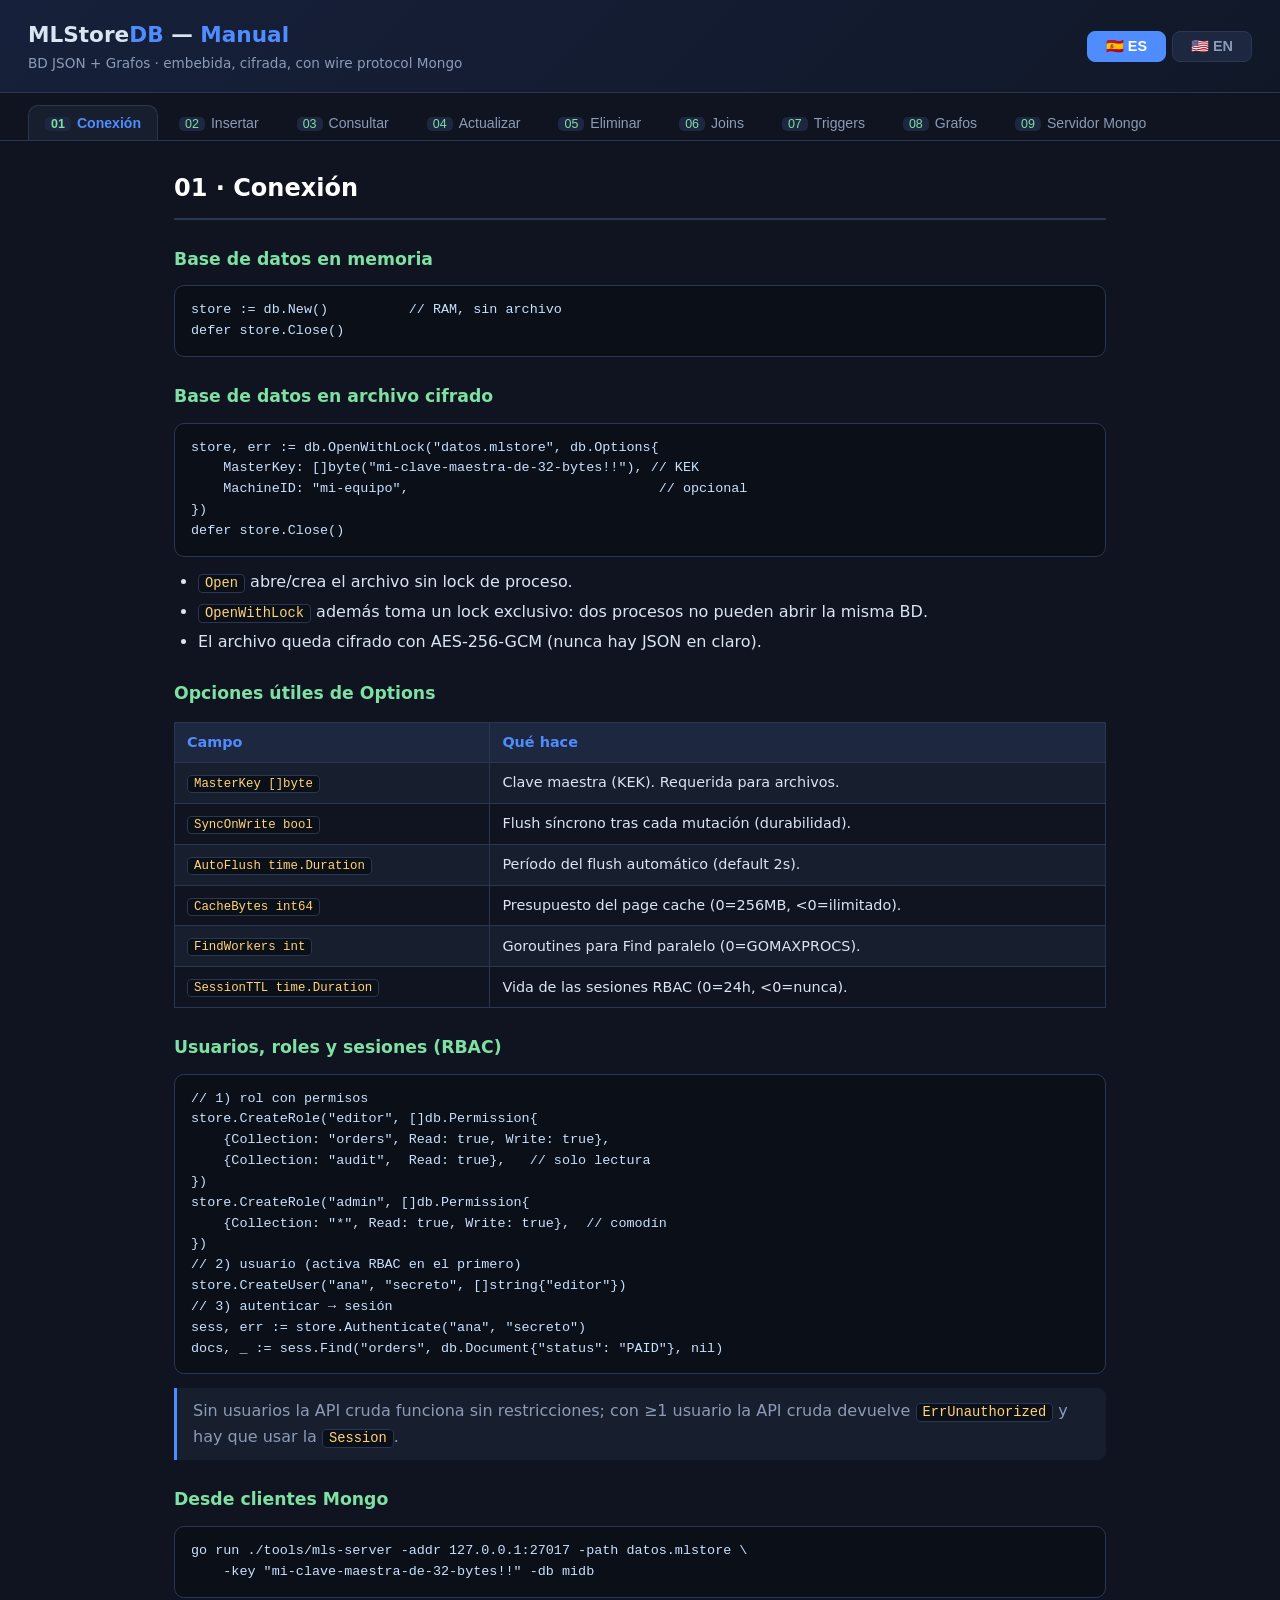
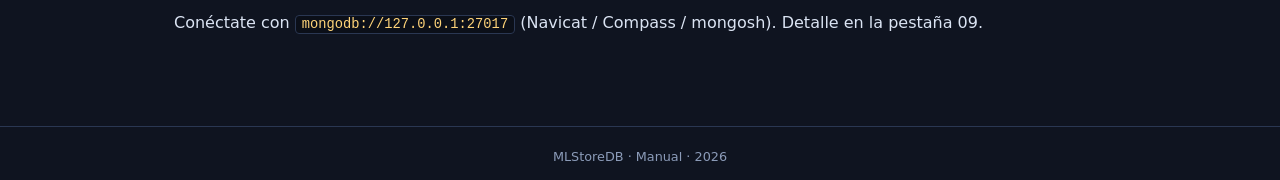
==== doc/manual/manual.html @ db98021c "Add files via upload" ====
<!DOCTYPE html>
<html lang="es">
<head>
<meta charset="UTF-8">
<meta name="viewport" content="width=device-width, initial-scale=1.0">
<title>MLStoreDB — Manual</title>
<style>
:root {
  --bg: #0f1420;
  --panel: #171e2e;
  --panel2: #1d2740;
  --text: #dbe4f3;
  --muted: #8b9bb8;
  --accent: #4f8cff;
  --accent2: #7ee0a3;
  --border: #2a3752;
  --code-bg: #0b0f18;
}
* { box-sizing: border-box; margin: 0; padding: 0; }
body {
  font-family: "Segoe UI", system-ui, -apple-system, sans-serif;
  background: var(--bg);
  color: var(--text);
  line-height: 1.6;
}
header {
  background: linear-gradient(135deg, #16203a, #101828);
  border-bottom: 1px solid var(--border);
  padding: 18px 28px;
  display: flex;
  align-items: center;
  justify-content: space-between;
  flex-wrap: wrap;
  gap: 12px;
}
header h1 { font-size: 1.35rem; font-weight: 600; }
header h1 span { color: var(--accent); }
header .subtitle { color: var(--muted); font-size: 0.85rem; }
.lang-switch { display: flex; gap: 6px; }
.lang-switch button {
  background: var(--panel2);
  color: var(--muted);
  border: 1px solid var(--border);
  border-radius: 8px;
  padding: 6px 18px;
  font-size: 0.9rem;
  font-weight: 600;
  cursor: pointer;
  transition: all 0.15s;
}
.lang-switch button.active {
  background: var(--accent);
  color: #fff;
  border-color: var(--accent);
}
nav.tabs {
  display: flex;
  flex-wrap: wrap;
  gap: 4px;
  padding: 12px 28px 0 28px;
  background: var(--bg);
  position: sticky;
  top: 0;
  z-index: 10;
  border-bottom: 1px solid var(--border);
}
nav.tabs button {
  background: transparent;
  color: var(--muted);
  border: 1px solid transparent;
  border-bottom: none;
  border-radius: 10px 10px 0 0;
  padding: 9px 16px;
  font-size: 0.88rem;
  cursor: pointer;
  transition: all 0.15s;
  white-space: nowrap;
}
nav.tabs button:hover { color: var(--text); background: var(--panel); }
nav.tabs button.active {
  background: var(--panel);
  color: var(--accent);
  border-color: var(--border);
  font-weight: 600;
}
nav.tabs button .num {
  display: inline-block;
  background: var(--panel2);
  border-radius: 5px;
  padding: 0 6px;
  margin-right: 6px;
  font-size: 0.78rem;
  color: var(--accent2);
}
main { max-width: 980px; margin: 0 auto; padding: 28px 24px 80px 24px; }
.content { display: none; animation: fadeIn 0.2s ease; }
.content.visible { display: block; }
@keyframes fadeIn { from { opacity: 0; transform: translateY(6px); } to { opacity: 1; transform: none; } }
h2 {
  font-size: 1.5rem;
  margin-bottom: 18px;
  padding-bottom: 10px;
  border-bottom: 2px solid var(--border);
  color: #fff;
}
h3 {
  font-size: 1.08rem;
  margin: 26px 0 10px 0;
  color: var(--accent2);
}
p { margin: 10px 0; color: var(--text); }
ul, ol { margin: 10px 0 10px 24px; }
li { margin: 4px 0; }
code {
  background: var(--code-bg);
  border: 1px solid var(--border);
  border-radius: 4px;
  padding: 1px 6px;
  font-family: "Cascadia Code", Consolas, monospace;
  font-size: 0.86em;
  color: #ffd479;
}
pre {
  background: var(--code-bg);
  border: 1px solid var(--border);
  border-radius: 10px;
  padding: 14px 16px;
  overflow-x: auto;
  margin: 12px 0;
}
pre code {
  background: none;
  border: none;
  padding: 0;
  color: #c8e1ff;
  font-size: 0.84rem;
  line-height: 1.55;
}
table { border-collapse: collapse; width: 100%; margin: 14px 0; font-size: 0.9rem; }
th, td { border: 1px solid var(--border); padding: 8px 12px; text-align: left; }
th { background: var(--panel2); color: var(--accent); font-weight: 600; }
tr:nth-child(even) td { background: var(--panel); }
blockquote {
  border-left: 3px solid var(--accent);
  background: var(--panel);
  padding: 10px 16px;
  border-radius: 0 8px 8px 0;
  margin: 14px 0;
  color: var(--muted);
}
.note { color: var(--accent2); font-weight: 600; }
footer {
  text-align: center;
  color: var(--muted);
  font-size: 0.8rem;
  padding: 20px;
  border-top: 1px solid var(--border);
}
@media (max-width: 640px) {
  nav.tabs { padding: 8px 10px 0 10px; }
  main { padding: 18px 12px 60px 12px; }
}
</style>
</head>
<body>

<header>
  <div>
    <h1>MLStore<span>DB</span> — <span id="hdr-title">Manual</span></h1>
    <div class="subtitle" id="hdr-sub">BD JSON + Grafos · embebida, cifrada, con wire protocol Mongo</div>
  </div>
  <div class="lang-switch">
    <button id="btn-es" onclick="setLang('es')">🇪🇸 ES</button>
    <button id="btn-en" onclick="setLang('en')">🇺🇸 EN</button>
  </div>
</header>

<nav class="tabs" id="tabs"></nav>

<main>

<!-- ============ ES 01 ============ -->
<section class="content lang-es" data-topic="01">
<h2>01 · Conexión</h2>
<h3>Base de datos en memoria</h3>
<pre><code>store := db.New()          // RAM, sin archivo
defer store.Close()</code></pre>
<h3>Base de datos en archivo cifrado</h3>
<pre><code>store, err := db.OpenWithLock("datos.mlstore", db.Options{
    MasterKey: []byte("mi-clave-maestra-de-32-bytes!!"), // KEK
    MachineID: "mi-equipo",                               // opcional
})
defer store.Close()</code></pre>
<ul>
<li><code>Open</code> abre/crea el archivo sin lock de proceso.</li>
<li><code>OpenWithLock</code> además toma un lock exclusivo: dos procesos no pueden abrir la misma BD.</li>
<li>El archivo queda cifrado con AES-256-GCM (nunca hay JSON en claro).</li>
</ul>
<h3>Opciones útiles de Options</h3>
<table>
<tr><th>Campo</th><th>Qué hace</th></tr>
<tr><td><code>MasterKey []byte</code></td><td>Clave maestra (KEK). Requerida para archivos.</td></tr>
<tr><td><code>SyncOnWrite bool</code></td><td>Flush síncrono tras cada mutación (durabilidad).</td></tr>
<tr><td><code>AutoFlush time.Duration</code></td><td>Período del flush automático (default 2s).</td></tr>
<tr><td><code>CacheBytes int64</code></td><td>Presupuesto del page cache (0=256MB, &lt;0=ilimitado).</td></tr>
<tr><td><code>FindWorkers int</code></td><td>Goroutines para Find paralelo (0=GOMAXPROCS).</td></tr>
<tr><td><code>SessionTTL time.Duration</code></td><td>Vida de las sesiones RBAC (0=24h, &lt;0=nunca).</td></tr>
</table>
<h3>Usuarios, roles y sesiones (RBAC)</h3>
<pre><code>// 1) rol con permisos
store.CreateRole("editor", []db.Permission{
    {Collection: "orders", Read: true, Write: true},
    {Collection: "audit",  Read: true},   // solo lectura
})
store.CreateRole("admin", []db.Permission{
    {Collection: "*", Read: true, Write: true},  // comodín
})
// 2) usuario (activa RBAC en el primero)
store.CreateUser("ana", "secreto", []string{"editor"})
// 3) autenticar → sesión
sess, err := store.Authenticate("ana", "secreto")
docs, _ := sess.Find("orders", db.Document{"status": "PAID"}, nil)</code></pre>
<blockquote>Sin usuarios la API cruda funciona sin restricciones; con ≥1 usuario la API cruda devuelve <code>ErrUnauthorized</code> y hay que usar la <code>Session</code>.</blockquote>
<h3>Desde clientes Mongo</h3>
<pre><code>go run ./tools/mls-server -addr 127.0.0.1:27017 -path datos.mlstore \
    -key "mi-clave-maestra-de-32-bytes!!" -db midb</code></pre>
<p>Conéctate con <code>mongodb://127.0.0.1:27017</code> (Navicat / Compass / mongosh). Detalle en la pestaña 09.</p>
</section>

<!-- ============ EN 01 ============ -->
<section class="content lang-en" data-topic="01">
<h2>01 · Connection</h2>
<h3>In-memory database</h3>
<pre><code>store := db.New()          // RAM, no file
defer store.Close()</code></pre>
<h3>Encrypted file database</h3>
<pre><code>store, err := db.OpenWithLock("data.mlstore", db.Options{
    MasterKey: []byte("my-32-bytes-long-master-key!!"), // KEK
    MachineID: "my-machine",                            // optional
})
defer store.Close()</code></pre>
<ul>
<li><code>Open</code> opens/creates the file without a process lock.</li>
<li><code>OpenWithLock</code> also takes an exclusive lock: two processes cannot open the same DB.</li>
<li>The file is AES-256-GCM encrypted (no plaintext JSON ever hits disk).</li>
</ul>
<h3>Useful Options fields</h3>
<table>
<tr><th>Field</th><th>What it does</th></tr>
<tr><td><code>MasterKey []byte</code></td><td>Master key (KEK). Required for files.</td></tr>
<tr><td><code>SyncOnWrite bool</code></td><td>Synchronous flush after every mutation (durability).</td></tr>
<tr><td><code>AutoFlush time.Duration</code></td><td>Auto-flush ticker period (default 2s).</td></tr>
<tr><td><code>CacheBytes int64</code></td><td>Page cache budget (0=256MB, &lt;0=unlimited).</td></tr>
<tr><td><code>FindWorkers int</code></td><td>Goroutines for parallel Find (0=GOMAXPROCS).</td></tr>
<tr><td><code>SessionTTL time.Duration</code></td><td>RBAC session lifetime (0=24h, &lt;0=never).</td></tr>
</table>
<h3>Users, roles and sessions (RBAC)</h3>
<pre><code>// 1) role with permissions
store.CreateRole("editor", []db.Permission{
    {Collection: "orders", Read: true, Write: true},
    {Collection: "audit",  Read: true},   // read-only
})
store.CreateRole("admin", []db.Permission{
    {Collection: "*", Read: true, Write: true},  // wildcard
})
// 2) user (RBAC activates with the first one)
store.CreateUser("ana", "secret", []string{"editor"})
// 3) authenticate → session
sess, err := store.Authenticate("ana", "secret")
docs, _ := sess.Find("orders", db.Document{"status": "PAID"}, nil)</code></pre>
<blockquote>With no users the raw API works unrestricted; with ≥1 user the raw API returns <code>ErrUnauthorized</code> and you must use the <code>Session</code>.</blockquote>
<h3>From Mongo clients</h3>
<pre><code>go run ./tools/mls-server -addr 127.0.0.1:27017 -path data.mlstore \
    -key "my-32-bytes-long-master-key!!" -db mydb</code></pre>
<p>Connect with <code>mongodb://127.0.0.1:27017</code> (Navicat / Compass / mongosh). Details in tab 09.</p>
</section>

<!-- ============ ES 02 ============ -->
<section class="content lang-es" data-topic="02">
<h2>02 · Insertar</h2>
<h3>Insert básico</h3>
<pre><code>err := store.Insert("clientes", db.Document{
    "_id":   "c1",
    "nombre": "Ana",
    "ciudad": "Lima",
})</code></pre>
<ul>
<li>La colección se crea sola la primera vez que insertas.</li>
<li><code>_id</code> <span class="note">debe ser string</span>. Si lo omites, se genera un ULID automático.</li>
</ul>
<h3>Documentos anidados y arrays</h3>
<pre><code>store.Insert("orders", db.Document{
    "_id": "o100", "total": 250.0, "buyer_id": "c1",
    "items": []any{
        db.Document{"sku": "A1", "qty": 2, "precio": 100.0},
        db.Document{"sku": "B2", "qty": 1, "precio": 50.0},
    },
    "shipping": db.Document{
        "mode": "air",
        "addr": db.Document{"city": "Lima", "zip": "15001"},
    },
})</code></pre>
<h3>Upsert (crear o reemplazar por _id)</h3>
<pre><code>store.Upsert("clientes", "c1", db.Document{
    "_id": "c1", "nombre": "Ana", "nivel": "gold",
})</code></pre>
<h3>Índice unique + duplicados</h3>
<pre><code>store.EnsureIndex("clientes", []string{"email"}, true) // unique
err := store.Insert("clientes", db.Document{"_id": "c2", "email": "ana@x.com"})
// err == db.ErrDuplicate si ya existe</code></pre>
<h3>Desde mongosh / Navicat</h3>
<pre><code>db.clientes.insertOne({ _id: "c1", nombre: "Ana", ciudad: "Lima" })
db.orders.insertMany([
  { _id: "o1", total: 100, buyer_id: "c1" },
  { _id: "o2", total: 250, buyer_id: "c1" }
])</code></pre>
<blockquote>Por el wire, un <code>_id</code> ObjectId o numérico se normaliza a string (hex del ObjectId).</blockquote>
<h3>Límites</h3>
<ul>
<li>Tamaño máximo por documento: <span class="note">1 MB</span> (<code>db.ErrTooLarge</code>).</li>
<li>Colecciones de sistema (<code>_users</code>, <code>_roles</code>, <code>_triggers</code>) rechazan inserts directos.</li>
</ul>
</section>

<!-- ============ EN 02 ============ -->
<section class="content lang-en" data-topic="02">
<h2>02 · Insert</h2>
<h3>Basic insert</h3>
<pre><code>err := store.Insert("customers", db.Document{
    "_id":    "c1",
    "nombre": "Ana",
    "city":   "Lima",
})</code></pre>
<ul>
<li>The collection is created automatically on first insert.</li>
<li><code>_id</code> <span class="note">must be a string</span>. If omitted, an automatic ULID is generated.</li>
</ul>
<h3>Nested documents and arrays</h3>
<pre><code>store.Insert("orders", db.Document{
    "_id": "o100", "total": 250.0, "buyer_id": "c1",
    "items": []any{
        db.Document{"sku": "A1", "qty": 2, "price": 100.0},
        db.Document{"sku": "B2", "qty": 1, "price": 50.0},
    },
    "shipping": db.Document{
        "mode": "air",
        "addr": db.Document{"city": "Lima", "zip": "15001"},
    },
})</code></pre>
<h3>Upsert (create or replace by _id)</h3>
<pre><code>store.Upsert("customers", "c1", db.Document{
    "_id": "c1", "nombre": "Ana", "level": "gold",
})</code></pre>
<h3>Unique index + duplicates</h3>
<pre><code>store.EnsureIndex("customers", []string{"email"}, true) // unique
err := store.Insert("customers", db.Document{"_id": "c2", "email": "ana@x.com"})
// err == db.ErrDuplicate when it already exists</code></pre>
<h3>From mongosh / Navicat</h3>
<pre><code>db.customers.insertOne({ _id: "c1", nombre: "Ana", city: "Lima" })
db.orders.insertMany([
  { _id: "o1", total: 100, buyer_id: "c1" },
  { _id: "o2", total: 250, buyer_id: "c1" }
])</code></pre>
<blockquote>Through the wire, an ObjectId or numeric <code>_id</code> is normalized to a string (ObjectId hex).</blockquote>
<h3>Limits</h3>
<ul>
<li>Max document size: <span class="note">1 MB</span> (<code>db.ErrTooLarge</code>).</li>
<li>System collections (<code>_users</code>, <code>_roles</code>, <code>_triggers</code>) reject direct inserts.</li>
</ul>
</section>

<!-- ============ ES 03 ============ -->
<section class="content lang-es" data-topic="03">
<h2>03 · Consultar (SELECT)</h2>
<h3>Por _id</h3>
<pre><code>doc, err := store.Get("clientes", "c1")   // ErrNotFound si no existe</code></pre>
<h3>Find con filtro</h3>
<pre><code>docs, err := store.Find("orders",
    db.Document{"status": "PAID"},   // igualdad
    nil,
)</code></pre>
<h3>Operadores de comparación</h3>
<pre><code>db.Document{"total": db.Document{"$gte": 100}}   // &gt;= 100
db.Document{"total": db.Document{"$gt": 100}}    // &gt;  100
db.Document{"total": db.Document{"$lt": 500}}    // &lt;  500
db.Document{"total": db.Document{"$lte": 500}}   // &lt;= 500
db.Document{"total": db.Document{"$ne": 0}}      // != 0 (missing → true)
db.Document{"st": db.Document{"$in": []any{"A", "C"}}}
db.Document{"st": db.Document{"$nin": []any{"X"}}}</code></pre>
<h3>Regex, existencia y lógicos</h3>
<pre><code>db.Document{"tag": db.Document{"$regex": "^a", "$options": "i"}} // i=insensible
db.Document{"campo": db.Document{"$exists": true}}
db.Document{"campo": nil}                    // null o ausente

db.Document{"$and": []any{
    db.Document{"status": "PAID"},
    db.Document{"total": db.Document{"$gte": 100}},
}}
db.Document{"$or":  []any{ ... }}
db.Document{"$nor": []any{ ... }}
db.Document{"$not": db.Document{"status": "PAID"}}</code></pre>
<h3>Campos anidados (paths punteados)</h3>
<pre><code>db.Document{"shipping.mode": "air"}
db.Document{"payload.shipping.mode": db.Document{"$ne": "sea"}}</code></pre>
<h3>Sort, Limit, Skip, Projection</h3>
<pre><code>docs, err := store.Find("orders",
    db.Document{"total": db.Document{"$gte": 100}},
    &amp;db.FindOptions{
        Sort:       map[string]int{"total": -1},  // 1 asc, -1 desc
        Limit:      10,
        Skip:       20,                           // paginación
        Projection: []string{"total", "buyer_id"}, // _id siempre incluido
    },
)</code></pre>
<h3>Count e índices</h3>
<pre><code>n, _ := store.Count("orders", db.Document{"status": "PAID"})

store.EnsureIndex("orders", []string{"status"}, false)         // simple
store.EnsureIndex("orders", []string{"buyer_id", "status"}, false) // compuesto
store.EnsureIndex("orders", []string{"order_id"}, true)        // unique</code></pre>
<p>Los filtros de igualdad/<code>$in</code>/rango usan el índice automáticamente si cubre el campo.</p>
<h3>Desde mongosh / Navicat</h3>
<pre><code>db.orders.find({ total: { $gte: 100 } }).sort({ total: -1 }).limit(10).skip(20)
db.orders.find({ status: "PAID" }, { total: 1, buyer_id: 1 })
db.orders.countDocuments({ status: "PAID" })
db.orders.findOne({ _id: "o100" })</code></pre>
<blockquote>Soportados: <code>$eq $ne $gt $gte $lt $lte $in $nin $regex $options $exists $and $or $not $nor</code>. No soportados: <code>$elemMatch $size $type $mod $all $where $expr</code>.</blockquote>
</section>

<!-- ============ EN 03 ============ -->
<section class="content lang-en" data-topic="03">
<h2>03 · Select</h2>
<h3>By _id</h3>
<pre><code>doc, err := store.Get("customers", "c1")   // ErrNotFound when missing</code></pre>
<h3>Find with a filter</h3>
<pre><code>docs, err := store.Find("orders",
    db.Document{"status": "PAID"},   // equality
    nil,
)</code></pre>
<h3>Comparison operators</h3>
<pre><code>db.Document{"total": db.Document{"$gte": 100}}   // &gt;= 100
db.Document{"total": db.Document{"$gt": 100}}    // &gt;  100
db.Document{"total": db.Document{"$lt": 500}}    // &lt;  500
db.Document{"total": db.Document{"$lte": 500}}   // &lt;= 500
db.Document{"total": db.Document{"$ne": 0}}      // != 0 (missing → true)
db.Document{"st": db.Document{"$in": []any{"A", "C"}}}
db.Document{"st": db.Document{"$nin": []any{"X"}}}</code></pre>
<h3>Regex, existence and logical</h3>
<pre><code>db.Document{"tag": db.Document{"$regex": "^a", "$options": "i"}} // case-insensitive
db.Document{"field": db.Document{"$exists": true}}
db.Document{"field": nil}                    // null or missing

db.Document{"$and": []any{
    db.Document{"status": "PAID"},
    db.Document{"total": db.Document{"$gte": 100}},
}}
db.Document{"$or":  []any{ ... }}
db.Document{"$nor": []any{ ... }}
db.Document{"$not": db.Document{"status": "PAID"}}</code></pre>
<h3>Nested fields (dotted paths)</h3>
<pre><code>db.Document{"shipping.mode": "air"}
db.Document{"payload.shipping.mode": db.Document{"$ne": "sea"}}</code></pre>
<h3>Sort, Limit, Skip, Projection</h3>
<pre><code>docs, err := store.Find("orders",
    db.Document{"total": db.Document{"$gte": 100}},
    &amp;db.FindOptions{
        Sort:       map[string]int{"total": -1},  // 1 asc, -1 desc
        Limit:      10,
        Skip:       20,                           // pagination
        Projection: []string{"total", "buyer_id"}, // _id always included
    },
)</code></pre>
<h3>Count and indexes</h3>
<pre><code>n, _ := store.Count("orders", db.Document{"status": "PAID"})

store.EnsureIndex("orders", []string{"status"}, false)         // simple
store.EnsureIndex("orders", []string{"buyer_id", "status"}, false) // compound
store.EnsureIndex("orders", []string{"order_id"}, true)        // unique</code></pre>
<p>Equality/<code>$in</code>/range filters automatically use an index when one covers the field.</p>
<h3>From mongosh / Navicat</h3>
<pre><code>db.orders.find({ total: { $gte: 100 } }).sort({ total: -1 }).limit(10).skip(20)
db.orders.find({ status: "PAID" }, { total: 1, buyer_id: 1 })
db.orders.countDocuments({ status: "PAID" })
db.orders.findOne({ _id: "o100" })</code></pre>
<blockquote>Supported: <code>$eq $ne $gt $gte $lt $lte $in $nin $regex $options $exists $and $or $not $nor</code>. Not supported: <code>$elemMatch $size $type $mod $all $where $expr</code>.</blockquote>
</section>

<!-- ============ ES 04 ============ -->
<section class="content lang-es" data-topic="04">
<h2>04 · Actualizar (UPDATE)</h2>
<h3>Update con patch (merge shallow)</h3>
<pre><code>err := store.Update("clientes", "c1", db.Document{
    "nivel": "gold",   // se añade/actualiza; el resto queda intacto
})</code></pre>
<p><span class="note">Copy-on-write</span>: si la validación falla (tamaño, índice unique), el documento vivo no queda a medias.</p>
<h3>UpdateFields: patch + borrar campos</h3>
<pre><code>err := store.UpdateFields("clientes", "c1",
    db.Document{"nivel": "gold"}, // set
    []string{"temp", "cache"},    // unset (borrar)
)</code></pre>
<h3>Actualizar campos anidados</h3>
<pre><code>doc, _ := store.Get("orders", "o100")
ship := doc["shipping"].(db.Document)
ship["mode"] = "sea"
store.Update("orders", "o100", db.Document{"shipping": ship})</code></pre>
<h3>Desde mongosh / Navicat (operadores del wire)</h3>
<pre><code>db.clientes.updateOne(
  { _id: "c1" },
  { $set: { nivel: "gold", "perfil.vip": true } }   // paths punteados OK
)
db.clientes.updateOne({ _id: "c1" }, { $unset: { temp: "" } })
db.orders.updateMany({ status: "PAID" }, { $inc: { intentos: 1 } })
db.orders.updateOne({ _id: "o100" }, { $push: { items: { sku: "C3", qty: 1 } } })
db.orders.updateOne({ _id: "o100" }, { $pull: { items: { sku: "B2" } } })

// reemplazo completo (conserva _id)
db.clientes.replaceOne({ _id: "c1" }, { nombre: "Ana", nivel: "gold" })

// upsert: inserta si no hay match
db.counters.updateOne({ coll: "orders" }, { $inc: { n: 1 } }, { upsert: true })

// devuelve el documento modificado
db.orders.findAndModify({
  query: { _id: "o100" },
  update: { $set: { locked: true } },
  new: true
})</code></pre>
<blockquote>Operadores del wire: <code>$set $unset $inc $mul $min $max $rename $push $addToSet $pop $pull $pullAll $currentDate $setOnInsert</code> + reemplazo. Pipelines de update: no soportados.</blockquote>
</section>

<!-- ============ EN 04 ============ -->
<section class="content lang-en" data-topic="04">
<h2>04 · Update</h2>
<h3>Update with a patch (shallow merge)</h3>
<pre><code>err := store.Update("customers", "c1", db.Document{
    "level": "gold",   // added/updated; the rest stays intact
})</code></pre>
<p><span class="note">Copy-on-write</span>: if validation fails (size, unique index), the live document is never left half-patched.</p>
<h3>UpdateFields: patch + remove fields</h3>
<pre><code>err := store.UpdateFields("customers", "c1",
    db.Document{"level": "gold"}, // set
    []string{"temp", "cache"},    // unset (remove)
)</code></pre>
<h3>Updating nested fields</h3>
<pre><code>doc, _ := store.Get("orders", "o100")
ship := doc["shipping"].(db.Document)
ship["mode"] = "sea"
store.Update("orders", "o100", db.Document{"shipping": ship})</code></pre>
<h3>From mongosh / Navicat (wire operators)</h3>
<pre><code>db.customers.updateOne(
  { _id: "c1" },
  { $set: { level: "gold", "profile.vip": true } }   // dotted paths OK
)
db.customers.updateOne({ _id: "c1" }, { $unset: { temp: "" } })
db.orders.updateMany({ status: "PAID" }, { $inc: { attempts: 1 } })
db.orders.updateOne({ _id: "o100" }, { $push: { items: { sku: "C3", qty: 1 } } })
db.orders.updateOne({ _id: "o100" }, { $pull: { items: { sku: "B2" } } })

// full replacement (keeps _id)
db.customers.replaceOne({ _id: "c1" }, { nombre: "Ana", level: "gold" })

// upsert: insert when no match
db.counters.updateOne({ coll: "orders" }, { $inc: { n: 1 } }, { upsert: true })

// returns the modified document
db.orders.findAndModify({
  query: { _id: "o100" },
  update: { $set: { locked: true } },
  new: true
})</code></pre>
<blockquote>Wire operators: <code>$set $unset $inc $mul $min $max $rename $push $addToSet $pop $pull $pullAll $currentDate $setOnInsert</code> + replacement. Update pipelines: not supported.</blockquote>
</section>

<!-- ============ ES 05 ============ -->
<section class="content lang-es" data-topic="05">
<h2>05 · Eliminar (DELETE)</h2>
<h3>Por _id</h3>
<pre><code>err := store.Delete("clientes", "c1")   // ErrNotFound si no existe</code></pre>
<h3>Por filtro (find + delete)</h3>
<pre><code>docs, _ := store.Find("orders", db.Document{"status": "CANCELLED"}, nil)
for _, d := range docs {
    _ = store.Delete("orders", d["_id"].(string))
}</code></pre>
<h3>Eliminar campo (no el documento)</h3>
<pre><code>store.UpdateFields("orders", "o100", nil, []string{"temp"})</code></pre>
<h3>Eliminar colección completa</h3>
<pre><code>store.DropCollection("orders")   // borra docs + índices</code></pre>
<p>Cada documento pasa por el path de delete normal (registros DEL, hooks, caché) y el scan del archivo está protegido para que la colección no resucite al reabrir.</p>
<h3>Desde mongosh / Navicat</h3>
<pre><code>db.clientes.deleteOne({ _id: "c1" })
db.orders.deleteMany({ status: "CANCELLED" })   // todos los matches
db.orders.drop()</code></pre>
<blockquote>Los hooks <code>before_delete</code> / <code>after_delete</code> (y triggers sobre ellos) se disparan en cada borrado, igual que desde Go.</blockquote>
</section>

<!-- ============ EN 05 ============ -->
<section class="content lang-en" data-topic="05">
<h2>05 · Delete</h2>
<h3>By _id</h3>
<pre><code>err := store.Delete("customers", "c1")   // ErrNotFound when missing</code></pre>
<h3>By filter (find + delete)</h3>
<pre><code>docs, _ := store.Find("orders", db.Document{"status": "CANCELLED"}, nil)
for _, d := range docs {
    _ = store.Delete("orders", d["_id"].(string))
}</code></pre>
<h3>Delete a field (not the document)</h3>
<pre><code>store.UpdateFields("orders", "o100", nil, []string{"temp"})</code></pre>
<h3>Drop an entire collection</h3>
<pre><code>store.DropCollection("orders")   // removes docs + indexes</code></pre>
<p>Every document goes through the normal delete path (DEL records, hooks, cache) and the file scan is protected so the collection cannot resurrect on reopen.</p>
<h3>From mongosh / Navicat</h3>
<pre><code>db.customers.deleteOne({ _id: "c1" })
db.orders.deleteMany({ status: "CANCELLED" })   // all matches
db.orders.drop()</code></pre>
<blockquote><code>before_delete</code> / <code>after_delete</code> hooks (and triggers on them) fire on every delete, exactly like from Go.</blockquote>
</section>

<!-- ============ ES 06 ============ -->
<section class="content lang-es" data-topic="06">
<h2>06 · Joins: combinar colecciones y armar JSON anidado</h2>
<p>No hay <code>JOIN</code> de SQL, pero hay <span class="note">cuatro patrones</span> para relacionar colecciones.</p>
<pre><code>// datos de ejemplo
store.Insert("customers", db.Document{"_id": "c1", "nombre": "Ana", "city": "Lima"})
store.Insert("customers", db.Document{"_id": "c2", "nombre": "Bo",  "city": "Bogotá"})
store.Insert("orders", db.Document{"_id": "o1", "total": 100, "buyer_id": "c1"})
store.Insert("orders", db.Document{"_id": "o2", "total": 250, "buyer_id": "c1"})
store.Insert("orders", db.Document{"_id": "o3", "total":  80, "buyer_id": "c2"})</code></pre>
<h3>Patrón A — Embeber un documento (1 a 1)</h3>
<pre><code>order, _ := store.Get("orders", "o1")
cust, _  := store.Get("customers", order["buyer_id"].(string))
order["customer"] = cust   // ← JSON anidado

// order = { _id: "o1", total: 100, buyer_id: "c1",
//           customer: { _id: "c1", "nombre": "Ana", city: "Lima" } }</code></pre>
<h3>Patrón B — Batch con $in (N documentos, 2 queries)</h3>
<p>El patrón clásico para listados: 1 find de orders + 1 find de customers, sin N+1:</p>
<pre><code>orders, _ := store.Find("orders", nil, nil)

idSet := map[string]bool{}          // 1) ids únicos de buyers
var ids []any
for _, o := range orders {
    id := o["buyer_id"].(string)
    if !idSet[id] { idSet[id] = true; ids = append(ids, id) }
}
customers, _ := store.Find("customers",   // 2) todos de golpe
    db.Document{"_id": db.Document{"$in": ids}}, nil)
byID := map[string]db.Document{}
for _, c := range customers { byID[c["_id"].(string)] = c }

for _, o := range orders {             // 3) anidar
    o["customer"] = byID[o["buyer_id"].(string)]
}</code></pre>
<h3>Patrón C — $lookup con aggregate (wire / mongosh / Compass)</h3>
<pre><code>db.orders.aggregate([
  { $match: { total: { $gte: 100 } } },
  { $lookup: {
      from:         "customers",
      localField:   "buyer_id",
      foreignField: "_id",
      as:           "customer"
  }},
  { $unwind: "$customer" },
  { $sort: { total: -1 } }
])</code></pre>
<p>Resultado: un doc por order con el customer anidado:</p>
<pre><code>{ "_id": "o2", "total": 250, "buyer_id": "c1",
  "customer": { "_id": "c1", "nombre": "Ana", "city": "Lima" } }</code></pre>
<h3>Patrón D — Relación como grafo (edges)</h3>
<pre><code>store.AddEdge("compro", "c1", "o1", db.Document{"canal": "web"})
store.AddEdge("compro", "c1", "o2", db.Document{"canal": "app"})

orderIDs, _ := store.Neighbors("compro", "c1", db.Outgoing) // orders de Ana

// las aristas son documentos consultables:
store.Find("edges.compro", db.Document{"canal": "web"}, nil)</code></pre>
<h3>¿Qué patrón usar?</h3>
<table>
<tr><th>Necesitas</th><th>Patrón</th></tr>
<tr><td>Un doc + su padre (detalle)</td><td><b>A</b> (Get + Get)</td></tr>
<tr><td>Listado con padre embebido</td><td><b>B</b> ($in batch)</td></tr>
<tr><td>Consulta desde el cliente GUI</td><td><b>C</b> ($lookup aggregate)</td></tr>
<tr><td>Relación con propiedades / recorridos</td><td><b>D</b> (edges/grafo)</td></tr>
</table>
</section>

<!-- ============ EN 06 ============ -->
<section class="content lang-en" data-topic="06">
<h2>06 · Joins: combining collections into nested JSON</h2>
<p>There is no SQL <code>JOIN</code>, but there are <span class="note">four patterns</span> to relate collections.</p>
<pre><code>// sample data
store.Insert("customers", db.Document{"_id": "c1", "nombre": "Ana", "city": "Lima"})
store.Insert("customers", db.Document{"_id": "c2", "nombre": "Bo",  "city": "Bogotá"})
store.Insert("orders", db.Document{"_id": "o1", "total": 100, "buyer_id": "c1"})
store.Insert("orders", db.Document{"_id": "o2", "total": 250, "buyer_id": "c1"})
store.Insert("orders", db.Document{"_id": "o3", "total":  80, "buyer_id": "c2"})</code></pre>
<h3>Pattern A — Embed one document (1-to-1)</h3>
<pre><code>order, _ := store.Get("orders", "o1")
cust, _  := store.Get("customers", order["buyer_id"].(string))
order["customer"] = cust   // ← nested JSON

// order = { _id: "o1", total: 100, buyer_id: "c1",
//           customer: { _id": "c1", "nombre": "Ana", city: "Lima" } }</code></pre>
<h3>Pattern B — Batch with $in (N documents, 2 queries)</h3>
<p>The classic pattern for listings: 1 find on orders + 1 find on customers, no N+1:</p>
<pre><code>orders, _ := store.Find("orders", nil, nil)

idSet := map[string]bool{}          // 1) unique buyer ids
var ids []any
for _, o := range orders {
    id := o["buyer_id"].(string)
    if !idSet[id] { idSet[id] = true; ids = append(ids, id) }
}
customers, _ := store.Find("customers",   // 2) all at once
    db.Document{"_id": db.Document{"$in": ids}}, nil)
byID := map[string]db.Document{}
for _, c := range customers { byID[c["_id"].(string)] = c }

for _, o := range orders {             // 3) nest
    o["customer"] = byID[o["buyer_id"].(string)]
}</code></pre>
<h3>Pattern C — $lookup with aggregate (wire / mongosh / Compass)</h3>
<pre><code>db.orders.aggregate([
  { $match: { total: { $gte: 100 } } },
  { $lookup: {
      from:         "customers",
      localField:   "buyer_id",
      foreignField: "_id",
      as:           "customer"
  }},
  { $unwind: "$customer" },
  { $sort: { total: -1 } }
])</code></pre>
<p>Result: one doc per order with the customer nested:</p>
<pre><code>{ "_id": "o2", "total": 250, "buyer_id": "c1",
  "customer": { "_id": "c1", "nombre": "Ana", "city": "Lima" } }</code></pre>
<h3>Pattern D — Relationship as a graph (edges)</h3>
<pre><code>store.AddEdge("bought", "c1", "o1", db.Document{"channel": "web"})
store.AddEdge("bought", "c1", "o2", db.Document{"channel": "app"})

orderIDs, _ := store.Neighbors("bought", "c1", db.Outgoing) // Ana's orders

// edges are queryable documents:
store.Find("edges.bought", db.Document{"channel": "web"}, nil)</code></pre>
<h3>Which pattern?</h3>
<table>
<tr><th>You need</th><th>Pattern</th></tr>
<tr><td>One doc + its parent (detail view)</td><td><b>A</b> (Get + Get)</td></tr>
<tr><td>Listing with parent embedded</td><td><b>B</b> ($in batch)</td></tr>
<tr><td>Query from a GUI client</td><td><b>C</b> ($lookup aggregate)</td></tr>
<tr><td>Relationship with properties / traversals</td><td><b>D</b> (edges/graph)</td></tr>
</table>
</section>

<!-- ============ ES 07 ============ -->
<section class="content lang-es" data-topic="07">
<h2>07 · Triggers y Hooks</h2>
<p>Dos mecanismos: <b>hooks Go</b> (código en tu proceso) y <b>triggers JSON</b> (reglas persistidas en la BD).</p>
<p>Eventos: <code>before_insert · after_insert · before_update · after_update · before_delete · after_delete · before_upsert · after_upsert</code></p>
<h3>Veto con before_* (la mutación no ocurre)</h3>
<pre><code>store.On("before_insert", "orders", func(h *db.HookContext) error {
    if total, _ := h.Doc["total"].(float64); total &lt; 0 {
        return errors.New("total no puede ser negativo") // = veto
    }
    return nil
})</code></pre>
<h3>Mutar el documento antes de insertar</h3>
<pre><code>store.On("before_insert", "orders", func(h *db.HookContext) error {
    h.Doc["creado_en"] = time.Now().Format(time.RFC3339)
    return nil
})</code></pre>
<h3>Auditoría después de insertar</h3>
<pre><code>store.On("after_insert", "orders", func(h *db.HookContext) error {
    return h.Insert("audit", db.Document{"ref": h.ID, "ev": h.Event})
})</code></pre>
<h3>Asíncrono (cola FIFO, no bloquea)</h3>
<pre><code>store.OnAsync("after_insert", "orders", func(h *db.HookContext) error {
    return h.Update("counters", "orders", db.Document{"last": h.ID})
})
store.WaitAsyncHooks()   // barrera para tests/ops</code></pre>
<h3>HookContext</h3>
<table>
<tr><th>Campo</th><th>Contenido</th></tr>
<tr><td><code>h.Event</code></td><td>"after_insert", …</td></tr>
<tr><td><code>h.Collection</code></td><td>colección afectada</td></tr>
<tr><td><code>h.ID</code></td><td>_id del documento</td></tr>
<tr><td><code>h.Doc</code></td><td>doc nuevo / patch (preview merged en before_update)</td></tr>
<tr><td><code>h.Old</code></td><td>doc previo (update/delete); nil en insert</td></tr>
</table>
<p>Métodos: <code>h.Get / h.Find / h.Count / h.Insert / h.Upsert / h.Update / h.Delete</code> — las mutaciones anidadas <b>deben</b> ir por <code>h.*</code> (frame de profundidad/ciclos).</p>
<h3>Triggers JSON — CreateTrigger</h3>
<pre><code>store.CreateTrigger(db.Trigger{
    ID:         "audit_paid",
    Event:      "after_insert",
    Collection: "orders",
    Filter:     map[string]any{"status": "PAID"},  // solo si matchea
    Actions: []db.TriggerAction{
        {Type: "insert", Collection: "audit",
         Doc: map[string]any{
             "ref":  map[string]any{"$get": "_id"},   // template
             "note": "orden pagada",
         }},
    },
})</code></pre>
<table>
<tr><th>Type</th><th>Qué hace</th><th>Campos</th></tr>
<tr><td><code>set</code></td><td>merge de campos en el doc</td><td>Fields</td></tr>
<tr><td><code>unset</code></td><td>borra campos (solo before_*)</td><td>Names</td></tr>
<tr><td><code>insert</code></td><td>inserta doc en otra colección</td><td>Collection, Doc</td></tr>
<tr><td><code>update</code></td><td>patchea un doc existente</td><td>Collection, ID, Set</td></tr>
<tr><td><code>upsert</code></td><td>crea o reemplaza</td><td>Collection, ID, Set</td></tr>
<tr><td><code>delete</code></td><td>borra un doc</td><td>Collection, ID</td></tr>
</table>
<h3>Templates y más ejemplos</h3>
<pre><code>// {"$get": "_id"}       → del doc del evento
// {"$get": "old.total"} → del doc previo

// marcar antes de guardar
store.CreateTrigger(db.Trigger{
    Event: "before_insert", Collection: "orders",
    Actions: []db.TriggerAction{
        {Type: "set", Fields: map[string]any{"stamped": true}},
    },
})
// contador con upsert
store.CreateTrigger(db.Trigger{
    ID: "cnt_orders", Event: "after_insert", Collection: "orders",
    Actions: []db.TriggerAction{
        {Type: "upsert", Collection: "counters", ID: "orders",
         Set: map[string]any{"last": map[string]any{"$get": "_id"}}},
    },
})

store.ListTriggers()
store.DeleteTrigger("cnt_orders")</code></pre>
<blockquote>Protecciones: profundidad máx 8 (<code>ErrHookDepth</code>), ciclos (<code>ErrHookCycle</code>), cola async acotada (1024). Los triggers se re-registran solos al reabrir la BD.</blockquote>
</section>

<!-- ============ EN 07 ============ -->
<section class="content lang-en" data-topic="07">
<h2>07 · Triggers and Hooks</h2>
<p>Two mechanisms: <b>Go hooks</b> (code in your process) and <b>JSON triggers</b> (rules persisted in the DB).</p>
<p>Events: <code>before_insert · after_insert · before_update · after_update · before_delete · after_delete · before_upsert · after_upsert</code></p>
<h3>Veto with before_* (the mutation never happens)</h3>
<pre><code>store.On("before_insert", "orders", func(h *db.HookContext) error {
    if total, _ := h.Doc["total"].(float64); total &lt; 0 {
        return errors.New("total cannot be negative") // = veto
    }
    return nil
})</code></pre>
<h3>Mutate the document before insert</h3>
<pre><code>store.On("before_insert", "orders", func(h *db.HookContext) error {
    h.Doc["created_at"] = time.Now().Format(time.RFC3339)
    return nil
})</code></pre>
<h3>Audit after insert</h3>
<pre><code>store.On("after_insert", "orders", func(h *db.HookContext) error {
    return h.Insert("audit", db.Document{"ref": h.ID, "ev": h.Event})
})</code></pre>
<h3>Asynchronous (FIFO queue, non-blocking)</h3>
<pre><code>store.OnAsync("after_insert", "orders", func(h *db.HookContext) error {
    return h.Update("counters", "orders", db.Document{"last": h.ID})
})
store.WaitAsyncHooks()   // barrier for tests/ops</code></pre>
<h3>HookContext</h3>
<table>
<tr><th>Field</th><th>Contents</th></tr>
<tr><td><code>h.Event</code></td><td>"after_insert", …</td></tr>
<tr><td><code>h.Collection</code></td><td>affected collection</td></tr>
<tr><td><code>h.ID</code></td><td>document _id</td></tr>
<tr><td><code>h.Doc</code></td><td>new doc / patch (merged preview on before_update)</td></tr>
<tr><td><code>h.Old</code></td><td>previous doc (update/delete); nil on insert</td></tr>
</table>
<p>Methods: <code>h.Get / h.Find / h.Count / h.Insert / h.Upsert / h.Update / h.Delete</code> — nested mutations <b>must</b> go through <code>h.*</code> (depth/cycle frame).</p>
<h3>JSON triggers — CreateTrigger</h3>
<pre><code>store.CreateTrigger(db.Trigger{
    ID:         "audit_paid",
    Event:      "after_insert",
    Collection: "orders",
    Filter:     map[string]any{"status": "PAID"},  // only when it matches
    Actions: []db.TriggerAction{
        {Type: "insert", Collection: "audit",
         Doc: map[string]any{
             "ref":  map[string]any{"$get": "_id"},   // template
             "note": "paid order",
         }},
    },
})</code></pre>
<table>
<tr><th>Type</th><th>What it does</th><th>Fields</th></tr>
<tr><td><code>set</code></td><td>merge fields into the doc</td><td>Fields</td></tr>
<tr><td><code>unset</code></td><td>remove fields (before_* only)</td><td>Names</td></tr>
<tr><td><code>insert</code></td><td>insert a doc into another collection</td><td>Collection, Doc</td></tr>
<tr><td><code>update</code></td><td>patch an existing doc</td><td>Collection, ID, Set</td></tr>
<tr><td><code>upsert</code></td><td>create or replace</td><td>Collection, ID, Set</td></tr>
<tr><td><code>delete</code></td><td>delete a doc</td><td>Collection, ID</td></tr>
</table>
<h3>Templates and more examples</h3>
<pre><code>// {"$get": "_id"}       → from the event doc
// {"$get": "old.total"} → from the previous doc

// stamp before saving
store.CreateTrigger(db.Trigger{
    Event: "before_insert", Collection: "orders",
    Actions: []db.TriggerAction{
        {Type: "set", Fields: map[string]any{"stamped": true}},
    },
})
// counter with upsert
store.CreateTrigger(db.Trigger{
    ID: "cnt_orders", Event: "after_insert", Collection: "orders",
    Actions: []db.TriggerAction{
        {Type: "upsert", Collection: "counters", ID: "orders",
         Set: map[string]any{"last": map[string]any{"$get": "_id"}}},
    },
})

store.ListTriggers()
store.DeleteTrigger("cnt_orders")</code></pre>
<blockquote>Protections: max depth 8 (<code>ErrHookDepth</code>), cycles (<code>ErrHookCycle</code>), bounded async queue (1024). Triggers re-register themselves when the DB reopens.</blockquote>
</section>

<!-- ============ ES 08 ============ -->
<section class="content lang-es" data-topic="08">
<h2>08 · Grafos</h2>
<h3>Crear y borrar aristas</h3>
<pre><code>// AddEdge(tipo, desde, hasta, props) → _id de la arista (ULID)
id, _ := store.AddEdge("knows", "ana", "bob", db.Document{"desde": 2024})
store.AddEdge("knows", "bob", "carla", nil)
store.AddEdge("knows", "ana", "carla", db.Document{"desde": 2020})

store.RemoveEdge("knows", id)   // por _id de arista</code></pre>
<p>Cada arista es un documento en la colección <code>edges.&lt;tipo&gt;</code>, consultable con Find normal:</p>
<pre><code>store.Find("edges.knows", db.Document{"desde": db.Document{"$gte": 2020}}, nil)</code></pre>
<h3>Vecinos</h3>
<pre><code>amigos, _ := store.Neighbors("knows", "ana", db.Outgoing) // ["bob", "carla"]
_, _     = store.Neighbors("knows", "bob",  db.Incoming)  // ["ana"]
todos, _ := store.Neighbors("knows", "ana", db.Both)      // unión dedupe</code></pre>
<h3>Recorrido BFS — Traverse</h3>
<pre><code>nodes, _ := store.Traverse(db.TraverseOptions{
    EdgeType:  "knows",
    Start:     "ana",
    Direction: db.Outgoing,  // default
    MaxDepth:  2,            // default 5, máx 32
    MinDepth:  1,            // excluir el inicio (depth 0)
    Limit:     100,          // default 10000, máx 100000
})
for _, n := range nodes {
    fmt.Println(n.Vertex, "a", n.Depth, "saltos")
}</code></pre>
<h3>Ruta más corta — ShortestPath</h3>
<pre><code>path, _ := store.ShortestPath("knows", "ana", "carla", 4)
// ["ana", "carla"]  (arista directa)

path, _ = store.ShortestPath("knows", "carla", "bob", 4)
// ["carla", "ana", "bob"]  (2 saltos) · nil si no hay ruta</code></pre>
<h3>Grafo + RBAC</h3>
<pre><code>sess, _ := store.Authenticate("ana", "secreto")
sess.AddEdge("knows", "ana", "dave", nil)
sess.Neighbors("knows", "ana", db.Outgoing)
sess.Traverse(db.TraverseOptions{EdgeType: "knows", Start: "ana"})
sess.ShortestPath("knows", "ana", "dave", 3)</code></pre>
<h3>Ejemplo: red de recomendación</h3>
<pre><code>// amigos de amigos (depth exactamente 2)
nodes, _ := store.Traverse(db.TraverseOptions{
    EdgeType: "knows", Start: "ana", MinDepth: 2, MaxDepth: 2,
})
for _, n := range nodes {
    if path, _ := store.ShortestPath("knows", "ana", n.Vertex, 3); path != nil {
        fmt.Printf("sugerencia %s ← %v\n", n.Vertex, path)
    }
}</code></pre>
<blockquote>Múltiples aristas entre el mismo par se deduplican; la caché CSR se invalida sola ante cualquier mutación de <code>edges.*</code>; tipos distintos son grafos independientes.</blockquote>
</section>

<!-- ============ EN 08 ============ -->
<section class="content lang-en" data-topic="08">
<h2>08 · Graphs</h2>
<h3>Creating and removing edges</h3>
<pre><code>// AddEdge(type, from, to, props) → edge _id (ULID)
id, _ := store.AddEdge("knows", "ana", "bob", db.Document{"since": 2024})
store.AddEdge("knows", "bob", "carla", nil)
store.AddEdge("knows", "ana", "carla", db.Document{"since": 2020})

store.RemoveEdge("knows", id)   // by edge _id</code></pre>
<p>Each edge is a document in the <code>edges.&lt;type&gt;</code> collection, queryable with plain Find:</p>
<pre><code>store.Find("edges.knows", db.Document{"since": db.Document{"$gte": 2020}}, nil)</code></pre>
<h3>Neighbors</h3>
<pre><code>friends, _ := store.Neighbors("knows", "ana", db.Outgoing) // ["bob", "carla"]
_, _      = store.Neighbors("knows", "bob",  db.Incoming)  // ["ana"]
all, _    := store.Neighbors("knows", "ana", db.Both)      // deduped union</code></pre>
<h3>BFS traversal — Traverse</h3>
<pre><code>nodes, _ := store.Traverse(db.TraverseOptions{
    EdgeType:  "knows",
    Start:     "ana",
    Direction: db.Outgoing,  // default
    MaxDepth:  2,            // default 5, max 32
    MinDepth:  1,            // exclude start (depth 0)
    Limit:     100,          // default 10000, max 100000
})
for _, n := range nodes {
    fmt.Println(n.Vertex, "at", n.Depth, "hops")
}</code></pre>
<h3>Shortest path — ShortestPath</h3>
<pre><code>path, _ := store.ShortestPath("knows", "ana", "carla", 4)
// ["ana", "carla"]  (direct edge)

path, _ = store.ShortestPath("knows", "carla", "bob", 4)
// ["carla", "ana", "bob"]  (2 hops) · nil when no path</code></pre>
<h3>Graph + RBAC</h3>
<pre><code>sess, _ := store.Authenticate("ana", "secret")
sess.AddEdge("knows", "ana", "dave", nil)
sess.Neighbors("knows", "ana", db.Outgoing)
sess.Traverse(db.TraverseOptions{EdgeType: "knows", Start: "ana"})
sess.ShortestPath("knows", "ana", "dave", 3)</code></pre>
<h3>Example: recommendation network</h3>
<pre><code>// friends of friends (exactly depth 2)
nodes, _ := store.Traverse(db.TraverseOptions{
    EdgeType: "knows", Start: "ana", MinDepth: 2, MaxDepth: 2,
})
for _, n := range nodes {
    if path, _ := store.ShortestPath("knows", "ana", n.Vertex, 3); path != nil {
        fmt.Printf("suggestion %s ← %v\n", n.Vertex, path)
    }
}</code></pre>
<blockquote>Multiple edges between the same pair are deduplicated; the CSR cache self-invalidates on any <code>edges.*</code> mutation; different types are independent graphs.</blockquote>
</section>

<!-- ============ ES 09 ============ -->
<section class="content lang-es" data-topic="09">
<h2>09 · Servidor Mongo-compatible</h2>
<p><code>mls-server</code> expone la BD por TCP hablando el <b>wire protocol de MongoDB</b> (subset OP_MSG + legado), para Navicat, Compass o mongosh sin escribir código.</p>
<h3>Arrancar</h3>
<pre><code># in-memory
go run ./tools/mls-server -addr 127.0.0.1:27017 -db demo

# archivo cifrado
go run ./tools/mls-server -addr 127.0.0.1:27017 \
    -path datos.mlstore -key "mi-clave-maestra-de-32-bytes!!" -db midb

# con SCRAM-SHA-256 (opcional)
go run ./tools/mls-server -addr 127.0.0.1:27017 -path datos.mlstore \
    -key "mi-clave" -db midb -user admin -pass secreto</code></pre>
<table>
<tr><th>Flag</th><th>Default</th><th>Descripción</th></tr>
<tr><td><code>-addr</code></td><td>127.0.0.1:27017</td><td>Dirección de escucha</td></tr>
<tr><td><code>-path</code></td><td>(memoria)</td><td>Archivo .mlstore</td></tr>
<tr><td><code>-db</code></td><td>nombre del archivo</td><td>Nombre de la BD que ven los clientes</td></tr>
<tr><td><code>-key</code></td><td>—</td><td>Master key (requerida para archivos cifrados)</td></tr>
<tr><td><code>-user / -pass</code></td><td>—</td><td>Habilita SCRAM-SHA-256 en el wire</td></tr>
</table>
<h3>Conectar</h3>
<table>
<tr><th>Cliente</th><th>Cadena</th></tr>
<tr><td>mongosh</td><td><code>mongosh mongodb://127.0.0.1:27017</code></td></tr>
<tr><td>Compass</td><td><code>mongodb://127.0.0.1:27017</code></td></tr>
<tr><td>Navicat</td><td>Host 127.0.0.1 · port 27017 · sin auth</td></tr>
<tr><td>Con auth</td><td><code>mongodb://admin:secreto@127.0.0.1:27017</code></td></tr>
</table>
<h3>Comandos soportados</h3>
<table>
<tr><th>Grupo</th><th>Comandos</th></tr>
<tr><td>Handshake</td><td>hello, isMaster, ping, buildInfo, getLog, connectionStatus, whatsmyuri, serverStatus</td></tr>
<tr><td>Sesiones</td><td>startSession, endSessions, logout</td></tr>
<tr><td>CRUD</td><td>insert, find, getMore, killCursors, count, countDocuments, estimatedDocumentCount, distinct, update, delete, findAndModify</td></tr>
<tr><td>Aggregate</td><td>$match $sort $skip $limit $count $group $unwind $project $lookup</td></tr>
<tr><td>Admin</td><td>listDatabases, listCollections, create, drop, createIndexes, listIndexes, dropIndexes, dbStats, collStats</td></tr>
<tr><td>Auth</td><td>saslStart / saslContinue (SCRAM-SHA-256)</td></tr>
</table>
<h3>Particularidades del subset</h3>
<ul>
<li><code>_id</code>: ObjectId y números se normalizan a string (hex del ObjectId).</li>
<li>Números: BSON int32/int64/double — el motor es numérico tipo JSON (5 y 5.0 son iguales al filtrar).</li>
<li>Sort multi-clave: se aplica en orden alfabético de campos.</li>
<li>Proyecciones punteadas y <code>$elemMatch/$size/$type/$mod/$all/$expr</code> no soportados.</li>
<li>Cursores con TTL de 10 min de inactividad; batch default 101 docs.</li>
<li><code>maxBsonObjectSize</code> = 1 MB (límite real del motor).</li>
</ul>
<h3>Sesión completa (mongosh)</h3>
<pre><code>// mongosh mongodb://127.0.0.1:27017
use midb
db.createCollection("clientes")
db.clientes.insertOne({ _id: "c1", nombre: "Ana", email: "ana@x.com" })
db.clientes.createIndex({ email: 1 }, { unique: true })
db.clientes.find({ nombre: /^A/ })
db.clientes.aggregate([{ $group: { _id: "$city", n: { $sum: 1 } } }])
db.clientes.updateOne({ _id: "c1" }, { $set: { nivel: "gold" } })
db.clientes.deleteOne({ _id: "c1" })
db.clientes.drop()</code></pre>
</section>

<!-- ============ EN 09 ============ -->
<section class="content lang-en" data-topic="09">
<h2>09 · Mongo-compatible server</h2>
<p><code>mls-server</code> exposes the DB over TCP speaking the <b>MongoDB wire protocol</b> (OP_MSG + legacy subset), for Navicat, Compass or mongosh without writing code.</p>
<h3>Starting it</h3>
<pre><code># in-memory
go run ./tools/mls-server -addr 127.0.0.1:27017 -db demo

# encrypted file
go run ./tools/mls-server -addr 127.0.0.1:27017 \
    -path data.mlstore -key "my-32-bytes-long-master-key!!" -db mydb

# with SCRAM-SHA-256 (optional)
go run ./tools/mls-server -addr 127.0.0.1:27017 -path data.mlstore \
    -key "my-key" -db mydb -user admin -pass secret</code></pre>
<table>
<tr><th>Flag</th><th>Default</th><th>Description</th></tr>
<tr><td><code>-addr</code></td><td>127.0.0.1:27017</td><td>Listen address</td></tr>
<tr><td><code>-path</code></td><td>(memory)</td><td>.mlstore file</td></tr>
<tr><td><code>-db</code></td><td>file name</td><td>Database name clients see</td></tr>
<tr><td><code>-key</code></td><td>—</td><td>Master key (required for encrypted files)</td></tr>
<tr><td><code>-user / -pass</code></td><td>—</td><td>Enables SCRAM-SHA-256 on the wire</td></tr>
</table>
<h3>Connecting</h3>
<table>
<tr><th>Client</th><th>String</th></tr>
<tr><td>mongosh</td><td><code>mongosh mongodb://127.0.0.1:27017</code></td></tr>
<tr><td>Compass</td><td><code>mongodb://127.0.0.1:27017</code></td></tr>
<tr><td>Navicat</td><td>Host 127.0.0.1 · port 27017 · no auth</td></tr>
<tr><td>With auth</td><td><code>mongodb://admin:secret@127.0.0.1:27017</code></td></tr>
</table>
<h3>Supported commands</h3>
<table>
<tr><th>Group</th><th>Commands</th></tr>
<tr><td>Handshake</td><td>hello, isMaster, ping, buildInfo, getLog, connectionStatus, whatsmyuri, serverStatus</td></tr>
<tr><td>Sessions</td><td>startSession, endSessions, logout</td></tr>
<tr><td>CRUD</td><td>insert, find, getMore, killCursors, count, countDocuments, estimatedDocumentCount, distinct, update, delete, findAndModify</td></tr>
<tr><td>Aggregate</td><td>$match $sort $skip $limit $count $group $unwind $project $lookup</td></tr>
<tr><td>Admin</td><td>listDatabases, listCollections, create, drop, createIndexes, listIndexes, dropIndexes, dbStats, collStats</td></tr>
<tr><td>Auth</td><td>saslStart / saslContinue (SCRAM-SHA-256)</td></tr>
</table>
<h3>Subset specifics</h3>
<ul>
<li><code>_id</code>: ObjectIds and numbers are normalized to strings (ObjectId hex).</li>
<li>Numbers: BSON int32/int64/double — the engine is JSON-numeric (5 and 5.0 compare equal).</li>
<li>Multi-key sort: applied in alphabetical field order.</li>
<li>Dotted projections and <code>$elemMatch/$size/$type/$mod/$all/$expr</code> not supported.</li>
<li>Cursors with a 10-minute idle TTL; default batch 101 docs.</li>
<li><code>maxBsonObjectSize</code> = 1 MB (the engine's real limit).</li>
</ul>
<h3>Full session (mongosh)</h3>
<pre><code>// mongosh mongodb://127.0.0.1:27017
use mydb
db.createCollection("customers")
db.customers.insertOne({ _id: "c1", nombre: "Ana", email: "ana@x.com" })
db.customers.createIndex({ email: 1 }, { unique: true })
db.customers.find({ nombre: /^A/ })
db.customers.aggregate([{ $group: { _id: "$city", n: { $sum: 1 } } }])
db.customers.updateOne({ _id: "c1" }, { $set: { level: "gold" } })
db.customers.deleteOne({ _id: "c1" })
db.customers.drop()</code></pre>
</section>

</main>

<footer>MLStoreDB · Manual · <span id="footer-year"></span></footer>

<script>
const TOPICS = [
  { id: "01", es: "Conexión",     en: "Connection" },
  { id: "02", es: "Insertar",     en: "Insert" },
  { id: "03", es: "Consultar",    en: "Select" },
  { id: "04", es: "Actualizar",   en: "Update" },
  { id: "05", es: "Eliminar",     en: "Delete" },
  { id: "06", es: "Joins",        en: "Joins" },
  { id: "07", es: "Triggers",     en: "Triggers" },
  { id: "08", es: "Grafos",       en: "Graphs" },
  { id: "09", es: "Servidor Mongo", en: "Mongo server" },
];

let lang = "es";
let topic = "01";

const tabsEl = document.getElementById("tabs");

function renderTabs() {
  tabsEl.innerHTML = "";
  for (const t of TOPICS) {
    const btn = document.createElement("button");
    btn.dataset.topic = t.id;
    const label = lang === "es" ? t.es : t.en;
    btn.innerHTML = '<span class="num">' + t.id + "</span>" + label;
    btn.className = t.id === topic ? "active" : "";
    btn.onclick = () => setTopic(t.id);
    tabsEl.appendChild(btn);
  }
}

function render() {
  document.querySelectorAll(".content").forEach((el) => {
    el.classList.toggle(
      "visible",
      el.dataset.topic === topic && el.classList.contains("lang-" + lang)
    );
  });
  document.getElementById("btn-es").className = lang === "es" ? "active" : "";
  document.getElementById("btn-en").className = lang === "en" ? "active" : "";
  document.documentElement.lang = lang;
  document.getElementById("hdr-title").textContent =
    lang === "es" ? "Manual" : "Manual";
  renderTabs();
}

function setLang(l) {
  lang = l;
  render();
}

function setTopic(t) {
  topic = t;
  render();
  window.scrollTo({ top: 0, behavior: "smooth" });
}

document.getElementById("footer-year").textContent = new Date().getFullYear();
render();
</script>
</body>
</html>
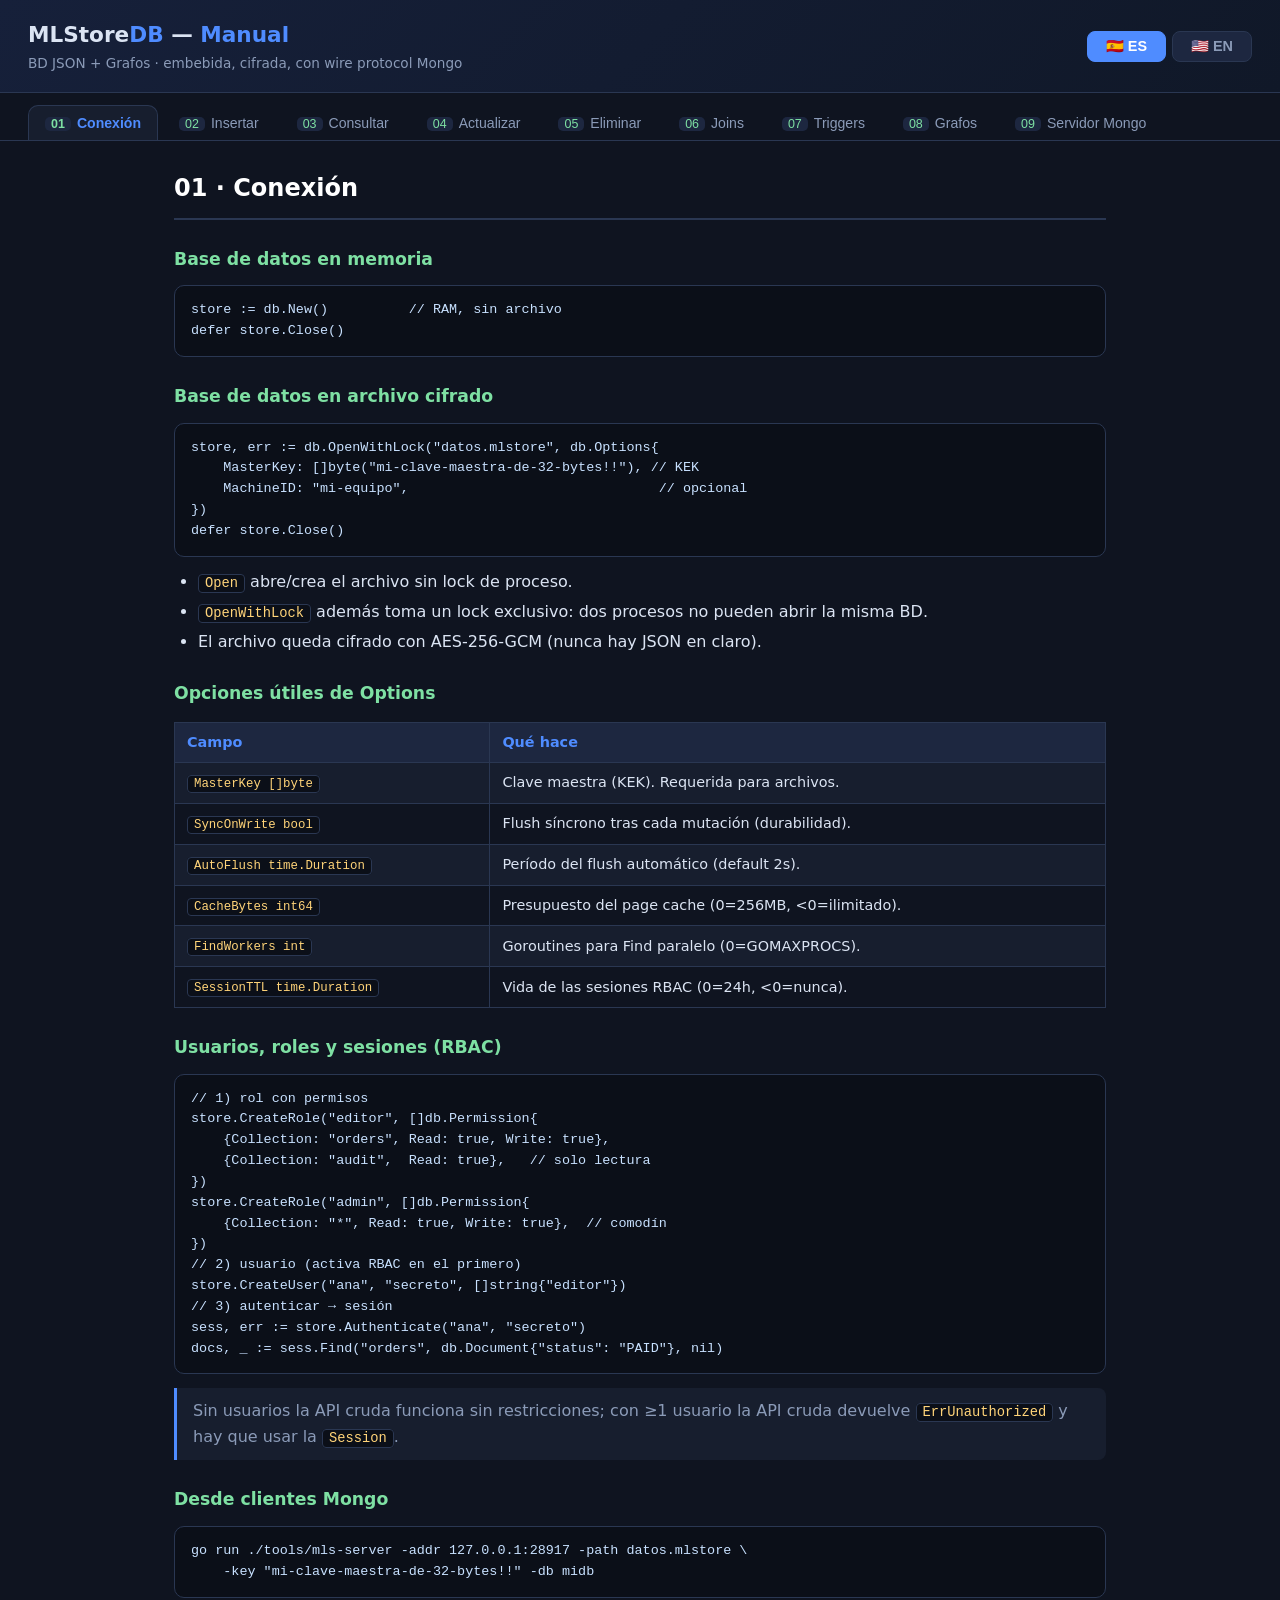
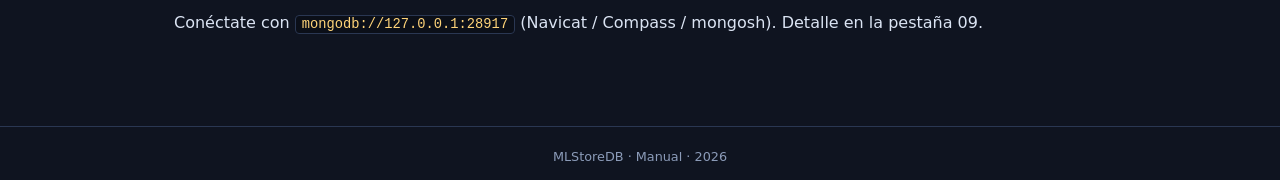
==== commit 179e3216: "Add files via upload" ====
--- a/doc/manual/manual.html
+++ b/doc/manual/manual.html
@@ -222,9 +222,9 @@
 docs, _ := sess.Find("orders", db.Document{"status": "PAID"}, nil)</code></pre>
 <blockquote>Sin usuarios la API cruda funciona sin restricciones; con ≥1 usuario la API cruda devuelve <code>ErrUnauthorized</code> y hay que usar la <code>Session</code>.</blockquote>
 <h3>Desde clientes Mongo</h3>
-<pre><code>go run ./tools/mls-server -addr 127.0.0.1:27017 -path datos.mlstore \
+<pre><code>go run ./tools/mls-server -addr 127.0.0.1:28917 -path datos.mlstore \
     -key "mi-clave-maestra-de-32-bytes!!" -db midb</code></pre>
-<p>Conéctate con <code>mongodb://127.0.0.1:27017</code> (Navicat / Compass / mongosh). Detalle en la pestaña 09.</p>
+<p>Conéctate con <code>mongodb://127.0.0.1:28917</code> (Navicat / Compass / mongosh). Detalle en la pestaña 09.</p>
 </section>
 
 <!-- ============ EN 01 ============ -->
@@ -270,9 +270,9 @@
 docs, _ := sess.Find("orders", db.Document{"status": "PAID"}, nil)</code></pre>
 <blockquote>With no users the raw API works unrestricted; with ≥1 user the raw API returns <code>ErrUnauthorized</code> and you must use the <code>Session</code>.</blockquote>
 <h3>From Mongo clients</h3>
-<pre><code>go run ./tools/mls-server -addr 127.0.0.1:27017 -path data.mlstore \
+<pre><code>go run ./tools/mls-server -addr 127.0.0.1:28917 -path data.mlstore \
     -key "my-32-bytes-long-master-key!!" -db mydb</code></pre>
-<p>Connect with <code>mongodb://127.0.0.1:27017</code> (Navicat / Compass / mongosh). Details in tab 09.</p>
+<p>Connect with <code>mongodb://127.0.0.1:28917</code> (Navicat / Compass / mongosh). Details in tab 09.</p>
 </section>
 
 <!-- ============ ES 02 ============ -->
@@ -1031,30 +1031,31 @@
 <p><code>mls-server</code> expone la BD por TCP hablando el <b>wire protocol de MongoDB</b> (subset OP_MSG + legado), para Navicat, Compass o mongosh sin escribir código.</p>
 <h3>Arrancar</h3>
 <pre><code># in-memory
-go run ./tools/mls-server -addr 127.0.0.1:27017 -db demo
+go run ./tools/mls-server -addr 127.0.0.1:28917 -db demo
 
 # archivo cifrado
-go run ./tools/mls-server -addr 127.0.0.1:27017 \
+go run ./tools/mls-server -addr 127.0.0.1:28917 \
     -path datos.mlstore -key "mi-clave-maestra-de-32-bytes!!" -db midb
 
 # con SCRAM-SHA-256 (opcional)
-go run ./tools/mls-server -addr 127.0.0.1:27017 -path datos.mlstore \
+go run ./tools/mls-server -addr 127.0.0.1:28917 -path datos.mlstore \
     -key "mi-clave" -db midb -user admin -pass secreto</code></pre>
 <table>
 <tr><th>Flag</th><th>Default</th><th>Descripción</th></tr>
-<tr><td><code>-addr</code></td><td>127.0.0.1:27017</td><td>Dirección de escucha</td></tr>
+<tr><td><code>-addr</code></td><td>127.0.0.1:28917</td><td>Dirección de escucha</td></tr>
 <tr><td><code>-path</code></td><td>(memoria)</td><td>Archivo .mlstore</td></tr>
 <tr><td><code>-db</code></td><td>nombre del archivo</td><td>Nombre de la BD que ven los clientes</td></tr>
 <tr><td><code>-key</code></td><td>—</td><td>Master key (requerida para archivos cifrados)</td></tr>
 <tr><td><code>-user / -pass</code></td><td>—</td><td>Habilita SCRAM-SHA-256 en el wire</td></tr>
 </table>
 <h3>Conectar</h3>
+<p>Puerto propio de MLStoreDB: <span class="note">28917</span> (no colisiona con un MongoDB real en 27017).</p>
 <table>
 <tr><th>Cliente</th><th>Cadena</th></tr>
-<tr><td>mongosh</td><td><code>mongosh mongodb://127.0.0.1:27017</code></td></tr>
-<tr><td>Compass</td><td><code>mongodb://127.0.0.1:27017</code></td></tr>
-<tr><td>Navicat</td><td>Host 127.0.0.1 · port 27017 · sin auth</td></tr>
-<tr><td>Con auth</td><td><code>mongodb://admin:secreto@127.0.0.1:27017</code></td></tr>
+<tr><td>mongosh</td><td><code>mongosh mongodb://127.0.0.1:28917</code></td></tr>
+<tr><td>Compass</td><td><code>mongodb://127.0.0.1:28917</code></td></tr>
+<tr><td>Navicat</td><td>Host 127.0.0.1 · port 28917 · sin auth</td></tr>
+<tr><td>Con auth</td><td><code>mongodb://admin:secreto@127.0.0.1:28917</code></td></tr>
 </table>
 <h3>Comandos soportados</h3>
 <table>
@@ -1076,7 +1077,7 @@
 <li><code>maxBsonObjectSize</code> = 1 MB (límite real del motor).</li>
 </ul>
 <h3>Sesión completa (mongosh)</h3>
-<pre><code>// mongosh mongodb://127.0.0.1:27017
+<pre><code>// mongosh mongodb://127.0.0.1:28917
 use midb
 db.createCollection("clientes")
 db.clientes.insertOne({ _id: "c1", nombre: "Ana", email: "ana@x.com" })
@@ -1094,30 +1095,31 @@
 <p><code>mls-server</code> exposes the DB over TCP speaking the <b>MongoDB wire protocol</b> (OP_MSG + legacy subset), for Navicat, Compass or mongosh without writing code.</p>
 <h3>Starting it</h3>
 <pre><code># in-memory
-go run ./tools/mls-server -addr 127.0.0.1:27017 -db demo
+go run ./tools/mls-server -addr 127.0.0.1:28917 -db demo
 
 # encrypted file
-go run ./tools/mls-server -addr 127.0.0.1:27017 \
+go run ./tools/mls-server -addr 127.0.0.1:28917 \
     -path data.mlstore -key "my-32-bytes-long-master-key!!" -db mydb
 
 # with SCRAM-SHA-256 (optional)
-go run ./tools/mls-server -addr 127.0.0.1:27017 -path data.mlstore \
+go run ./tools/mls-server -addr 127.0.0.1:28917 -path data.mlstore \
     -key "my-key" -db mydb -user admin -pass secret</code></pre>
 <table>
 <tr><th>Flag</th><th>Default</th><th>Description</th></tr>
-<tr><td><code>-addr</code></td><td>127.0.0.1:27017</td><td>Listen address</td></tr>
+<tr><td><code>-addr</code></td><td>127.0.0.1:28917</td><td>Listen address</td></tr>
 <tr><td><code>-path</code></td><td>(memory)</td><td>.mlstore file</td></tr>
 <tr><td><code>-db</code></td><td>file name</td><td>Database name clients see</td></tr>
 <tr><td><code>-key</code></td><td>—</td><td>Master key (required for encrypted files)</td></tr>
 <tr><td><code>-user / -pass</code></td><td>—</td><td>Enables SCRAM-SHA-256 on the wire</td></tr>
 </table>
 <h3>Connecting</h3>
+<p>MLStoreDB's own port: <span class="note">28917</span> (no clash with a real MongoDB on 27017).</p>
 <table>
 <tr><th>Client</th><th>String</th></tr>
-<tr><td>mongosh</td><td><code>mongosh mongodb://127.0.0.1:27017</code></td></tr>
-<tr><td>Compass</td><td><code>mongodb://127.0.0.1:27017</code></td></tr>
-<tr><td>Navicat</td><td>Host 127.0.0.1 · port 27017 · no auth</td></tr>
-<tr><td>With auth</td><td><code>mongodb://admin:secret@127.0.0.1:27017</code></td></tr>
+<tr><td>mongosh</td><td><code>mongosh mongodb://127.0.0.1:28917</code></td></tr>
+<tr><td>Compass</td><td><code>mongodb://127.0.0.1:28917</code></td></tr>
+<tr><td>Navicat</td><td>Host 127.0.0.1 · port 28917 · no auth</td></tr>
+<tr><td>With auth</td><td><code>mongodb://admin:secret@127.0.0.1:28917</code></td></tr>
 </table>
 <h3>Supported commands</h3>
 <table>
@@ -1139,7 +1141,7 @@
 <li><code>maxBsonObjectSize</code> = 1 MB (the engine's real limit).</li>
 </ul>
 <h3>Full session (mongosh)</h3>
-<pre><code>// mongosh mongodb://127.0.0.1:27017
+<pre><code>// mongosh mongodb://127.0.0.1:28917
 use mydb
 db.createCollection("customers")
 db.customers.insertOne({ _id: "c1", nombre: "Ana", email: "ana@x.com" })
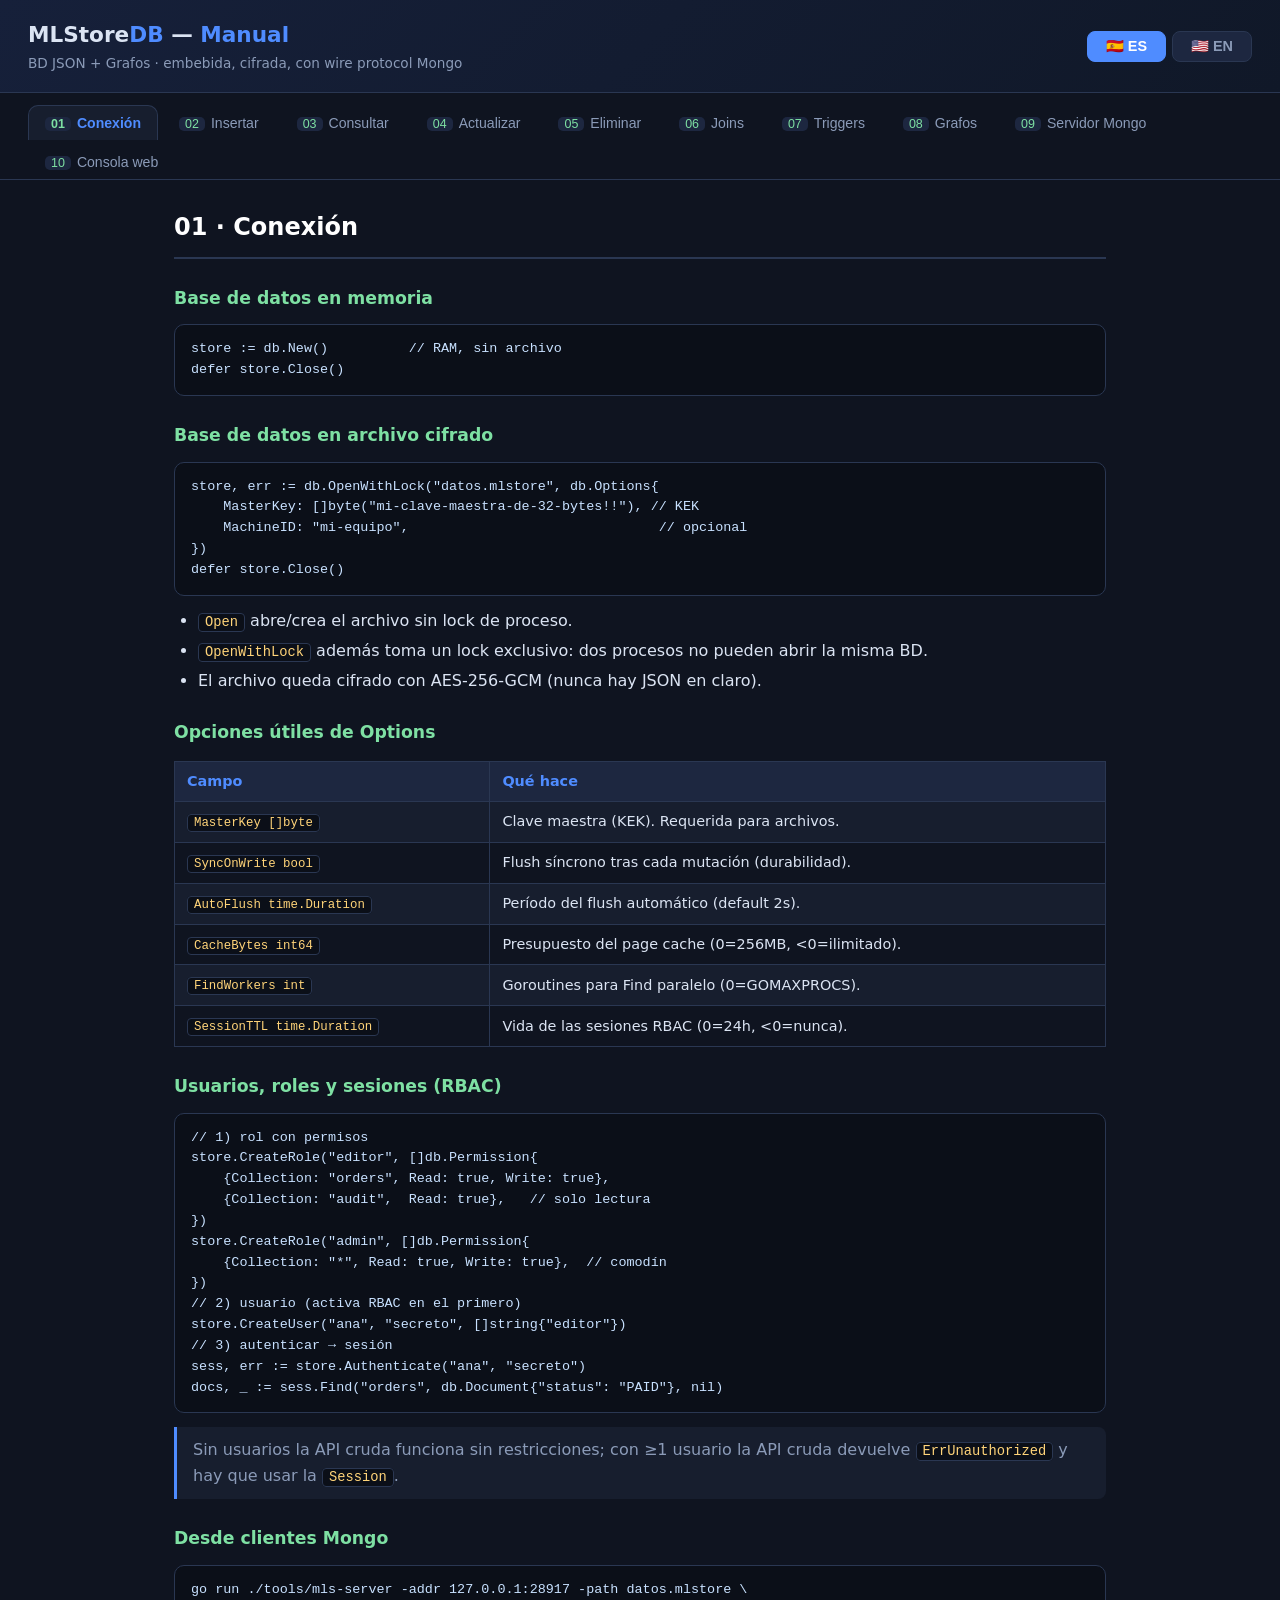
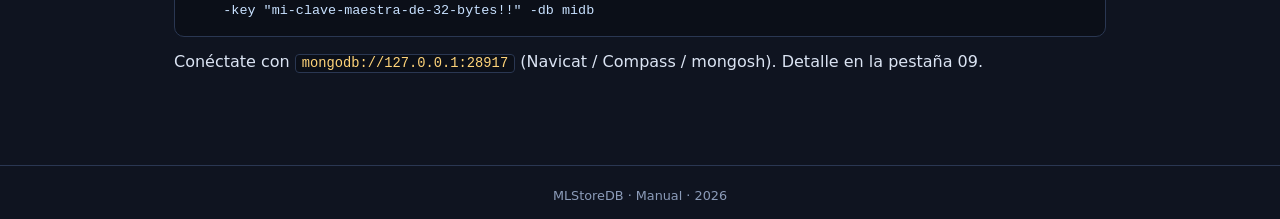
==== commit 518e0967: "Add files via upload" ====
--- a/doc/manual/manual.html
+++ b/doc/manual/manual.html
@@ -1153,6 +1153,66 @@
 db.customers.drop()</code></pre>
 </section>
 
+<!-- ============ ES 10 ============ -->
+<section class="content lang-es" data-topic="10">
+<h2>10 · Consola web de administración</h2>
+<p><code>mls-server</code> sirve una consola web completa (phpMyAdmin +
+Neo4j Browser) desde el binario — sin node, sin CDN.</p>
+<h3>Arrancar</h3>
+<pre><code>go run ./tools/mls-server -addr 127.0.0.1:28917 -web 127.0.0.1:28918 \
+    -path datos.mlstore -key "clave-32-bytes!!" -db midb</code></pre>
+<p>Windows: <code>iniciar-servidor.bat</code>. Abre <b>http://127.0.0.1:28918</b>.</p>
+<h3>Primer uso</h3>
+<p>Sin usuarios → pide crear el administrador (user ≥ 3, pass ≥ 6). Luego login normal;
+los permisos RBAC del motor se aplican por pantalla.</p>
+<h3>Secciones</h3>
+<table>
+<tr><th>Sección</th><th>Funciones</th></tr>
+<tr><td>Panel</td><td>colecciones, docs, tamaño archivo, caché RAM</td></tr>
+<tr><td>Documentos</td><td>crear/editar JSON, paginación + filtro + sort, eliminar</td></tr>
+<tr><td>Índices / Import&amp;Export / Triggers</td><td>gestión completa + CSV/JSON/NDJSON con preview</td></tr>
+<tr><td>Grafos</td><td>canvas con esferas por colección; Shift+arrastra para conectar; BFS y rutas</td></tr>
+<tr><td>Usuarios y roles</td><td>alta/baja, matriz de permisos (requiere admin wildcard *)</td></tr>
+</table>
+<h3>Canvas de grafos</h3>
+<ul>
+<li>Busca un <code>_id</code>, <b>doble clic</b> expande vecinos.</li>
+<li><b>Shift + arrastrar</b> entre nodos → crea arista (tipo + props).</li>
+<li><b>Recorrer (BFS)</b> con profundidad y <b>ruta más corta</b> resaltados.</li>
+<li>Agrupar por colección, pan, zoom, panel lateral con JSON del nodo.</li>
+</ul>
+</section>
+
+<!-- ============ EN 10 ============ -->
+<section class="content lang-en" data-topic="10">
+<h2>10 · Admin web console</h2>
+<p><code>mls-server</code> serves a full web console (phpMyAdmin + Neo4j
+Browser) from the binary — no node, no CDN.</p>
+<h3>Starting</h3>
+<pre><code>go run ./tools/mls-server -addr 127.0.0.1:28917 -web 127.0.0.1:28918 \
+    -path data.mlstore -key "my-32-bytes-key!!" -db mydb</code></pre>
+<p>Windows: <code>iniciar-servidor.bat</code>. Open <b>http://127.0.0.1:28918</b>.</p>
+<h3>First use</h3>
+<p>No users → prompts to create the administrator (user ≥ 3, pass ≥ 6). Then normal
+login; engine RBAC permissions apply per screen.</p>
+<h3>Sections</h3>
+<table>
+<tr><th>Section</th><th>Features</th></tr>
+<tr><td>Dashboard</td><td>collections, docs, file size, RAM cache</td></tr>
+<tr><td>Documents</td><td>create/edit JSON, pagination + filter + sort, delete</td></tr>
+<tr><td>Indexes / Import&amp;Export / Triggers</td><td>full management + CSV/JSON/NDJSON with preview</td></tr>
+<tr><td>Graphs</td><td>canvas with spheres per collection; Shift+drag to connect; BFS and paths</td></tr>
+<tr><td>Users &amp; roles</td><td>create/delete, permission matrix (requires admin wildcard *)</td></tr>
+</table>
+<h3>Graph canvas</h3>
+<ul>
+<li>Search an <code>_id</code>, <b>double-click</b> expands neighbors.</li>
+<li><b>Shift + drag</b> between nodes → creates an edge (type + props).</li>
+<li><b>Traverse (BFS)</b> with depth and <b>shortest path</b> highlighted.</li>
+<li>Group by collection, pan, zoom, side panel with node JSON.</li>
+</ul>
+</section>
+
 </main>
 
 <footer>MLStoreDB · Manual · <span id="footer-year"></span></footer>
@@ -1168,6 +1228,7 @@
   { id: "07", es: "Triggers",     en: "Triggers" },
   { id: "08", es: "Grafos",       en: "Graphs" },
   { id: "09", es: "Servidor Mongo", en: "Mongo server" },
+  { id: "10", es: "Consola web", en: "Admin console" },
 ];
 
 let lang = "es";
